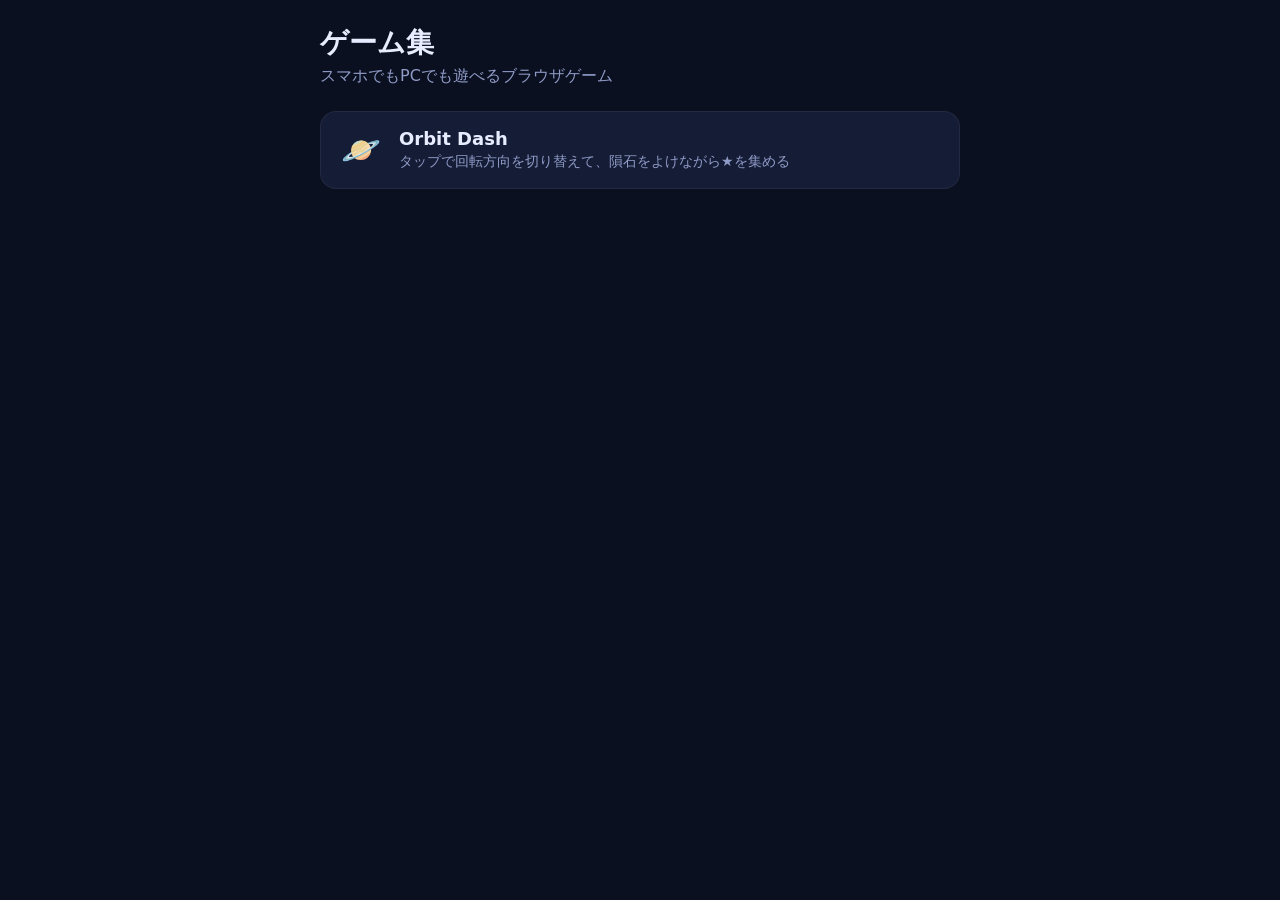
==== games/index.html @ 449d43f7 "games: ゲーム一覧ページと orbit-dash を追加 Co-Authored-By: Claude Opus 5.5 <noreply@anthropic.com>" ====
<!doctype html>
<html lang="ja">
<head>
<meta charset="utf-8">
<meta name="viewport" content="width=device-width,initial-scale=1,viewport-fit=cover">
<meta name="theme-color" content="#0b1020">
<title>ゲーム集</title>
<style>
  :root { --bg: #0b1020; --card: #151c35; --fg: #e8ecff; --muted: #8f9bc7; --accent: #5ce1ff; }
  * { box-sizing: border-box; }
  body {
    margin: 0; min-height: 100vh; background: var(--bg); color: var(--fg);
    font-family: system-ui, -apple-system, "Hiragino Sans", "Noto Sans JP", sans-serif;
    padding: calc(env(safe-area-inset-top) + 24px) 16px 32px;
  }
  main { max-width: 640px; margin: 0 auto; }
  h1 { font-size: 28px; margin: 0 0 4px; }
  p.lead { color: var(--muted); margin: 0 0 24px; }
  ul { list-style: none; padding: 0; margin: 0; display: grid; gap: 12px; }
  a.card {
    display: flex; gap: 14px; align-items: center; padding: 16px; border-radius: 16px;
    background: var(--card); color: inherit; text-decoration: none;
    border: 1px solid rgba(255,255,255,.06);
  }
  a.card:active { transform: scale(.98); }
  .icon { font-size: 32px; width: 48px; text-align: center; flex: none; }
  .name { font-weight: 800; font-size: 18px; }
  .desc { color: var(--muted); font-size: 14px; margin-top: 2px; line-height: 1.5; }
</style>
</head>
<body>
<main>
  <h1>ゲーム集</h1>
  <p class="lead">スマホでもPCでも遊べるブラウザゲーム</p>
  <ul id="list"></ul>
</main>
<script>
  // ゲームを追加したらここに1行足す
  const GAMES = [
    { path: 'orbit-dash/', icon: '🪐', name: 'Orbit Dash', desc: 'タップで回転方向を切り替えて、隕石をよけながら★を集める' },
  ];

  const list = document.getElementById('list');
  for (const g of GAMES) {
    const li = document.createElement('li');
    const a = document.createElement('a');
    a.className = 'card';
    a.href = g.path;
    a.innerHTML = `<div class="icon"></div><div><div class="name"></div><div class="desc"></div></div>`;
    a.querySelector('.icon').textContent = g.icon;
    a.querySelector('.name').textContent = g.name;
    a.querySelector('.desc').textContent = g.desc;
    li.appendChild(a);
    list.appendChild(li);
  }
</script>
</body>
</html>
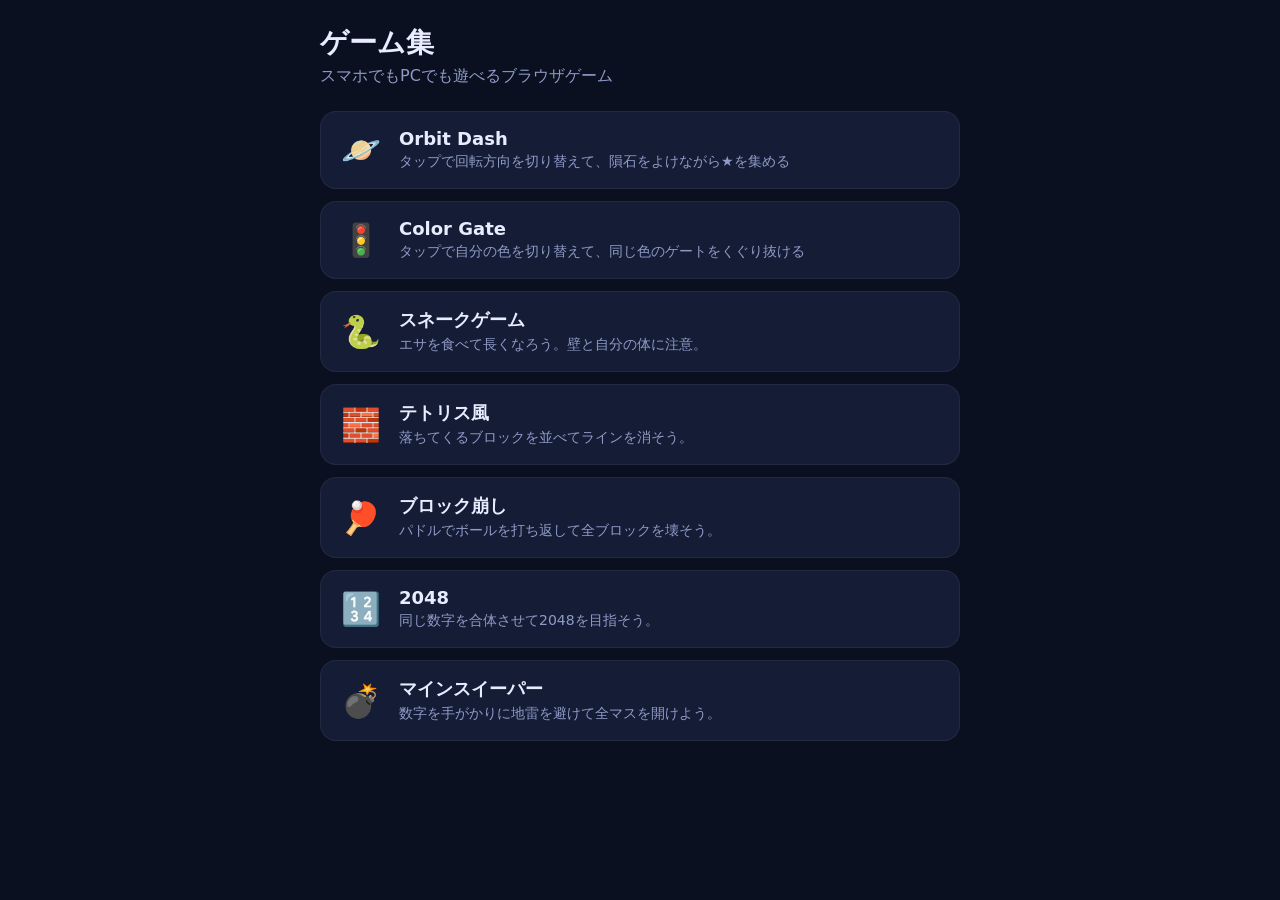
==== commit fe6b118d: "games: sandbox から5本を移行(タッチ操作・一覧へ戻るリンクを追加) snake / tetris / breakout / game2048 / minesweeper を移行。 sn" ====
--- a/games/index.html
+++ b/games/index.html
@@ -38,6 +38,12 @@
   // ゲームを追加したらここに1行足す
   const GAMES = [
     { path: 'orbit-dash/', icon: '🪐', name: 'Orbit Dash', desc: 'タップで回転方向を切り替えて、隕石をよけながら★を集める' },
+    { path: 'color-gate/', icon: '🚦', name: 'Color Gate', desc: 'タップで自分の色を切り替えて、同じ色のゲートをくぐり抜ける' },
+    { path: 'snake/', icon: '🐍', name: 'スネークゲーム', desc: 'エサを食べて長くなろう。壁と自分の体に注意。' },
+    { path: 'tetris/', icon: '🧱', name: 'テトリス風', desc: '落ちてくるブロックを並べてラインを消そう。' },
+    { path: 'breakout/', icon: '🏓', name: 'ブロック崩し', desc: 'パドルでボールを打ち返して全ブロックを壊そう。' },
+    { path: 'game2048/', icon: '🔢', name: '2048', desc: '同じ数字を合体させて2048を目指そう。' },
+    { path: 'minesweeper/', icon: '💣', name: 'マインスイーパー', desc: '数字を手がかりに地雷を避けて全マスを開けよう。' },
   ];
 
   const list = document.getElementById('list');
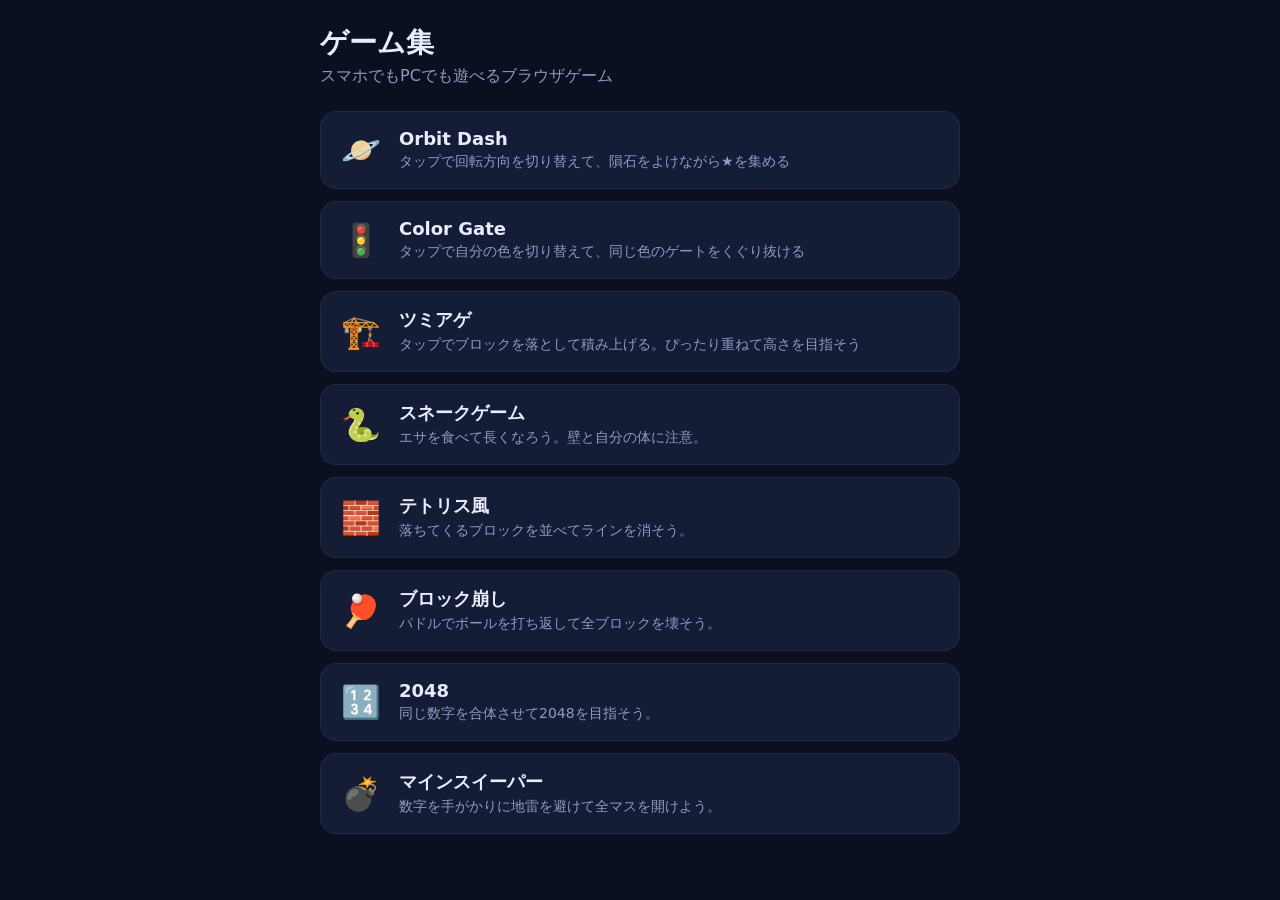
==== commit 9c4d4b18: "games: ツミアゲ を追加 Co-Authored-By: Claude Opus 5.5 <noreply@anthropic.com>" ====
--- a/games/index.html
+++ b/games/index.html
@@ -39,6 +39,7 @@
   const GAMES = [
     { path: 'orbit-dash/', icon: '🪐', name: 'Orbit Dash', desc: 'タップで回転方向を切り替えて、隕石をよけながら★を集める' },
     { path: 'color-gate/', icon: '🚦', name: 'Color Gate', desc: 'タップで自分の色を切り替えて、同じ色のゲートをくぐり抜ける' },
+    { path: 'tsumiage/', icon: '🏗️', name: 'ツミアゲ', desc: 'タップでブロックを落として積み上げる。ぴったり重ねて高さを目指そう' },
     { path: 'snake/', icon: '🐍', name: 'スネークゲーム', desc: 'エサを食べて長くなろう。壁と自分の体に注意。' },
     { path: 'tetris/', icon: '🧱', name: 'テトリス風', desc: '落ちてくるブロックを並べてラインを消そう。' },
     { path: 'breakout/', icon: '🏓', name: 'ブロック崩し', desc: 'パドルでボールを打ち返して全ブロックを壊そう。' },
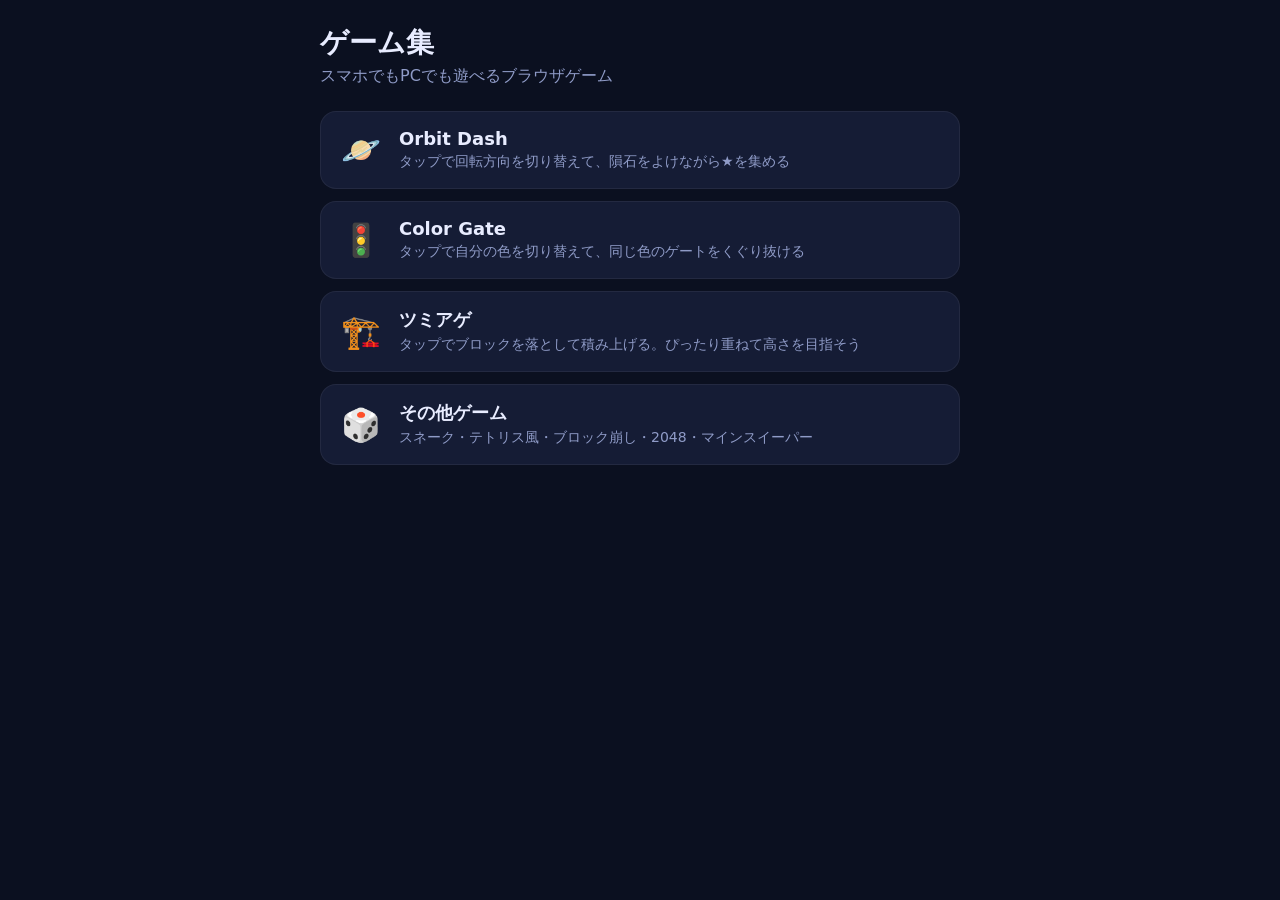
==== commit dafd4e27: "games: 定番5本を others/ に移動し「その他ゲーム」一覧を追加 Co-Authored-By: Claude Opus 5.5 <noreply@anthropic.com>" ====
--- a/games/index.html
+++ b/games/index.html
@@ -40,11 +40,7 @@
     { path: 'orbit-dash/', icon: '🪐', name: 'Orbit Dash', desc: 'タップで回転方向を切り替えて、隕石をよけながら★を集める' },
     { path: 'color-gate/', icon: '🚦', name: 'Color Gate', desc: 'タップで自分の色を切り替えて、同じ色のゲートをくぐり抜ける' },
     { path: 'tsumiage/', icon: '🏗️', name: 'ツミアゲ', desc: 'タップでブロックを落として積み上げる。ぴったり重ねて高さを目指そう' },
-    { path: 'snake/', icon: '🐍', name: 'スネークゲーム', desc: 'エサを食べて長くなろう。壁と自分の体に注意。' },
-    { path: 'tetris/', icon: '🧱', name: 'テトリス風', desc: '落ちてくるブロックを並べてラインを消そう。' },
-    { path: 'breakout/', icon: '🏓', name: 'ブロック崩し', desc: 'パドルでボールを打ち返して全ブロックを壊そう。' },
-    { path: 'game2048/', icon: '🔢', name: '2048', desc: '同じ数字を合体させて2048を目指そう。' },
-    { path: 'minesweeper/', icon: '💣', name: 'マインスイーパー', desc: '数字を手がかりに地雷を避けて全マスを開けよう。' },
+    { path: 'others/', icon: '🎲', name: 'その他ゲーム', desc: 'スネーク・テトリス風・ブロック崩し・2048・マインスイーパー' },
   ];
 
   const list = document.getElementById('list');
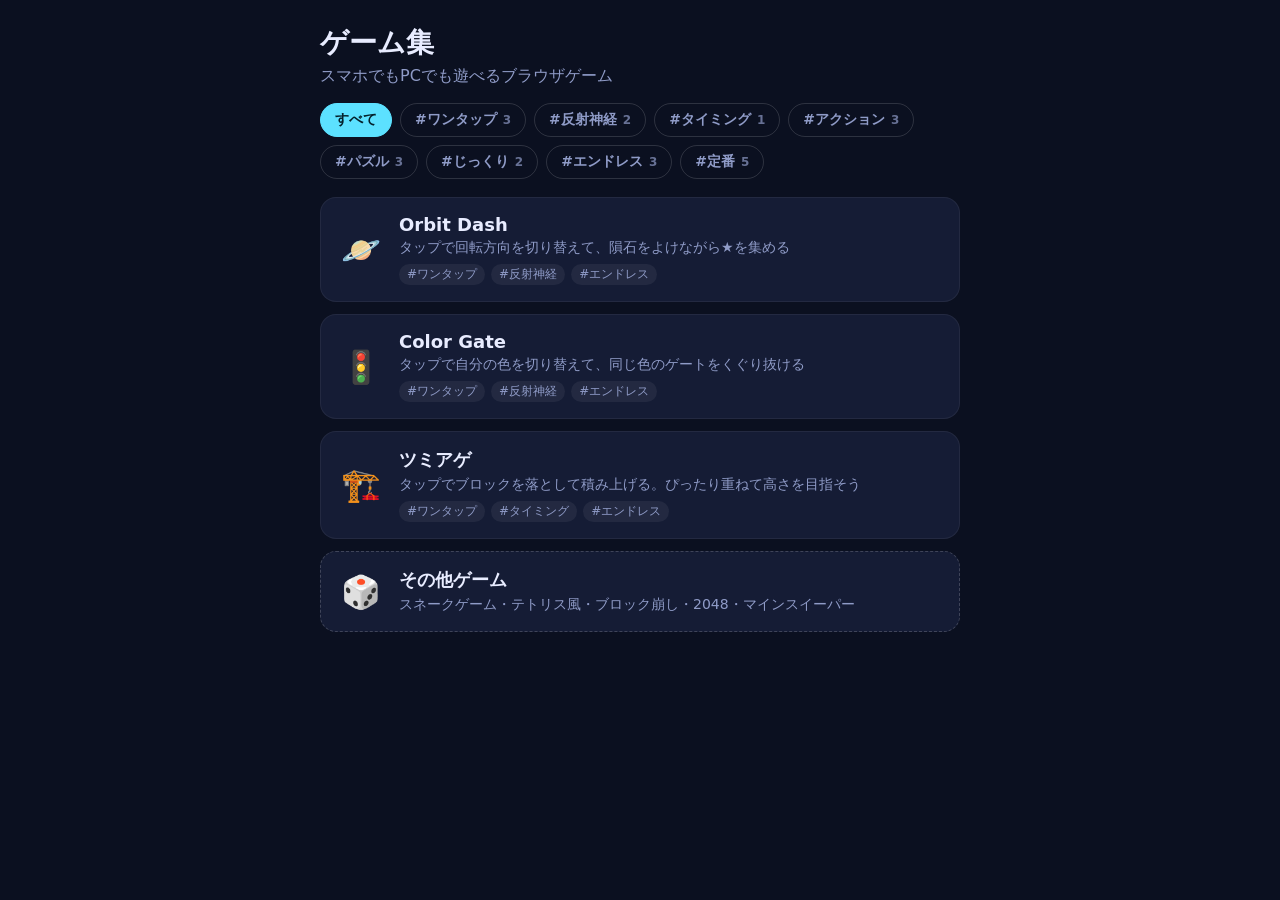
==== commit 6a558ef8: "games: 一覧にタグ絞り込みを追加(catalog.js / list.css に共通化) Co-Authored-By: Claude Opus 5.5 <noreply@anthropic.c" ====
--- a/games/index.html
+++ b/games/index.html
@@ -5,57 +5,24 @@
 <meta name="viewport" content="width=device-width,initial-scale=1,viewport-fit=cover">
 <meta name="theme-color" content="#0b1020">
 <title>ゲーム集</title>
-<style>
-  :root { --bg: #0b1020; --card: #151c35; --fg: #e8ecff; --muted: #8f9bc7; --accent: #5ce1ff; }
-  * { box-sizing: border-box; }
-  body {
-    margin: 0; min-height: 100vh; background: var(--bg); color: var(--fg);
-    font-family: system-ui, -apple-system, "Hiragino Sans", "Noto Sans JP", sans-serif;
-    padding: calc(env(safe-area-inset-top) + 24px) 16px 32px;
-  }
-  main { max-width: 640px; margin: 0 auto; }
-  h1 { font-size: 28px; margin: 0 0 4px; }
-  p.lead { color: var(--muted); margin: 0 0 24px; }
-  ul { list-style: none; padding: 0; margin: 0; display: grid; gap: 12px; }
-  a.card {
-    display: flex; gap: 14px; align-items: center; padding: 16px; border-radius: 16px;
-    background: var(--card); color: inherit; text-decoration: none;
-    border: 1px solid rgba(255,255,255,.06);
-  }
-  a.card:active { transform: scale(.98); }
-  .icon { font-size: 32px; width: 48px; text-align: center; flex: none; }
-  .name { font-weight: 800; font-size: 18px; }
-  .desc { color: var(--muted); font-size: 14px; margin-top: 2px; line-height: 1.5; }
-</style>
+<link rel="stylesheet" href="list.css">
 </head>
 <body>
 <main>
   <h1>ゲーム集</h1>
   <p class="lead">スマホでもPCでも遊べるブラウザゲーム</p>
+  <div id="tags" role="group" aria-label="タグで絞り込み"></div>
   <ul id="list"></ul>
 </main>
+<script src="catalog.js"></script>
 <script>
-  // ゲームを追加したらここに1行足す
-  const GAMES = [
-    { path: 'orbit-dash/', icon: '🪐', name: 'Orbit Dash', desc: 'タップで回転方向を切り替えて、隕石をよけながら★を集める' },
-    { path: 'color-gate/', icon: '🚦', name: 'Color Gate', desc: 'タップで自分の色を切り替えて、同じ色のゲートをくぐり抜ける' },
-    { path: 'tsumiage/', icon: '🏗️', name: 'ツミアゲ', desc: 'タップでブロックを落として積み上げる。ぴったり重ねて高さを目指そう' },
-    { path: 'others/', icon: '🎲', name: 'その他ゲーム', desc: 'スネーク・テトリス風・ブロック崩し・2048・マインスイーパー' },
-  ];
-
-  const list = document.getElementById('list');
-  for (const g of GAMES) {
-    const li = document.createElement('li');
-    const a = document.createElement('a');
-    a.className = 'card';
-    a.href = g.path;
-    a.innerHTML = `<div class="icon"></div><div><div class="name"></div><div class="desc"></div></div>`;
-    a.querySelector('.icon').textContent = g.icon;
-    a.querySelector('.name').textContent = g.name;
-    a.querySelector('.desc').textContent = g.desc;
-    li.appendChild(a);
-    list.appendChild(li);
-  }
+  // ゲームの追加・タグの変更は catalog.js で行う
+  const others = GAMES.filter(g => g.section === 'others');
+  renderGameList({
+    root: '',
+    section: 'main',
+    folder: { path: 'others/', icon: '🎲', name: 'その他ゲーム', desc: others.map(g => g.name).join('・'), tags: [] },
+  });
 </script>
 </body>
 </html>
--- a/games/list.css
+++ b/games/list.css
@@ -0,0 +1,40 @@
+/* ゲーム一覧ページ共通スタイル（games/index.html・others/index.html） */
+:root { --bg: #0b1020; --card: #151c35; --fg: #e8ecff; --muted: #8f9bc7; --accent: #5ce1ff; }
+* { box-sizing: border-box; }
+body {
+  margin: 0; min-height: 100vh; background: var(--bg); color: var(--fg);
+  font-family: system-ui, -apple-system, "Hiragino Sans", "Noto Sans JP", sans-serif;
+  padding: calc(env(safe-area-inset-top) + 24px) 16px 32px;
+}
+main { max-width: 640px; margin: 0 auto; }
+a.back { color: var(--muted); font-size: 14px; text-decoration: none; display: inline-block; margin-bottom: 12px; }
+h1 { font-size: 28px; margin: 0 0 4px; }
+p.lead { color: var(--muted); margin: 0 0 16px; }
+
+/* タグ絞り込み */
+#tags { display: flex; flex-wrap: wrap; gap: 8px; margin: 0 0 18px; }
+.chip {
+  font: inherit; font-size: 14px; font-weight: 700; padding: 7px 14px; border-radius: 999px;
+  border: 1px solid rgba(255,255,255,.14); background: transparent; color: var(--muted); cursor: pointer;
+}
+.chip .n { margin-left: 6px; font-size: 12px; opacity: .7; }
+.chip.on { background: var(--accent); border-color: var(--accent); color: #04202a; }
+.chip:active { transform: scale(.96); }
+
+/* カード */
+ul { list-style: none; padding: 0; margin: 0; display: grid; gap: 12px; }
+a.card {
+  display: flex; gap: 14px; align-items: center; padding: 16px; border-radius: 16px;
+  background: var(--card); color: inherit; text-decoration: none;
+  border: 1px solid rgba(255,255,255,.06);
+}
+a.card.folder { border-style: dashed; border-color: rgba(255,255,255,.18); }
+a.card:active { transform: scale(.98); }
+.icon { font-size: 32px; width: 48px; text-align: center; flex: none; }
+.body { min-width: 0; }
+.name { font-weight: 800; font-size: 18px; }
+.desc { color: var(--muted); font-size: 14px; margin-top: 2px; line-height: 1.5; }
+.tags { display: flex; flex-wrap: wrap; gap: 6px; margin-top: 6px; }
+.tags:empty { display: none; }
+.tag { font-size: 12px; color: var(--muted); background: rgba(255,255,255,.06); padding: 2px 8px; border-radius: 999px; }
+.tag.on { color: var(--accent); background: rgba(92,225,255,.12); }
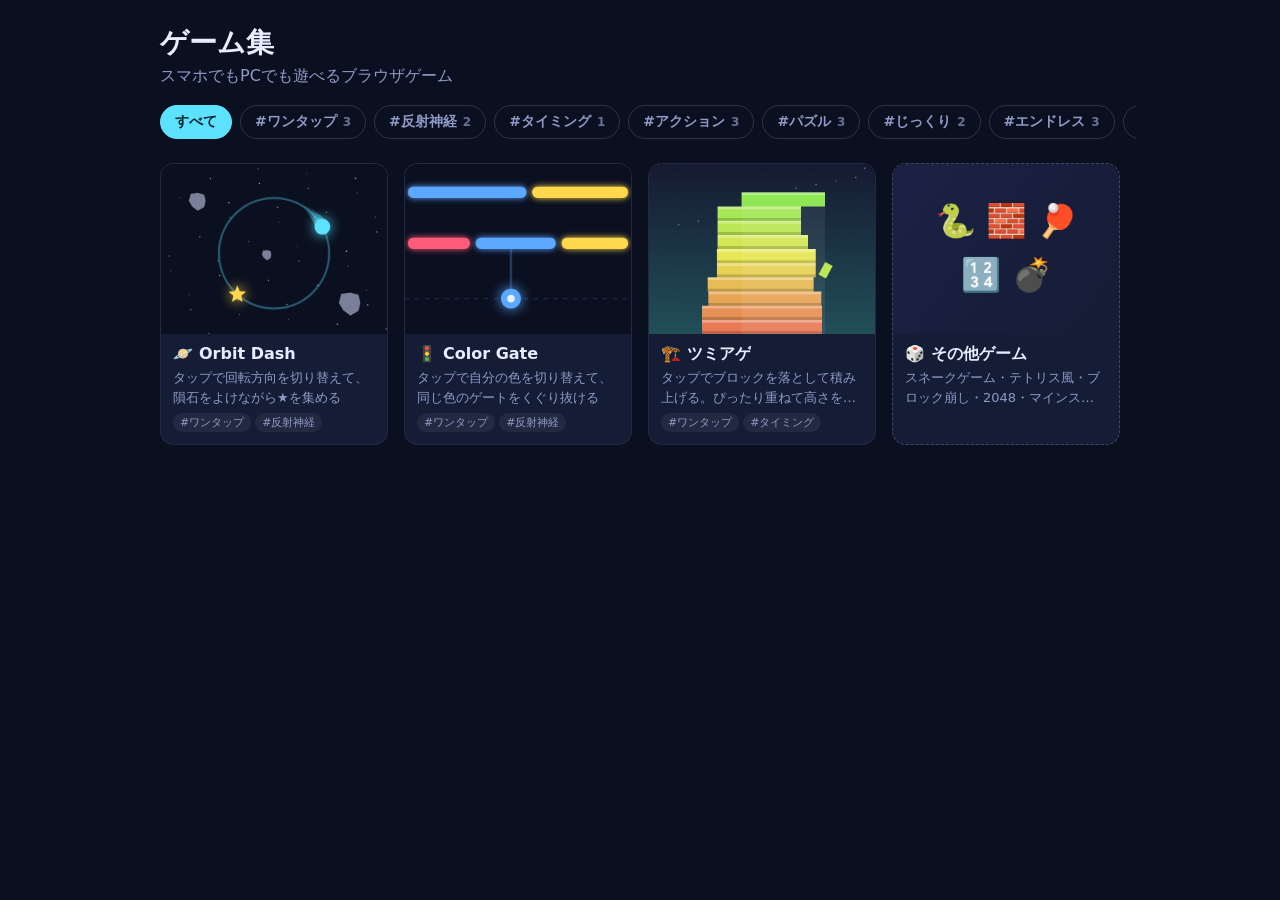
==== commit 2d6a7590: "games: 一覧をサムネイル付きグリッドに刷新(BEST表示・タグを1行スクロールに) Co-Authored-By: Claude Opus 5.5 <noreply@anthropic.com>" ====
--- a/games/index.html
+++ b/games/index.html
@@ -21,7 +21,22 @@
   renderGameList({
     root: '',
     section: 'main',
-    folder: { path: 'others/', icon: '🎲', name: 'その他ゲーム', desc: others.map(g => g.name).join('・'), tags: [] },
+    folder: {
+      path: 'others/', icon: '🎲', name: 'その他ゲーム', desc: others.map(g => g.name).join('・'), tags: [],
+      // 中のゲームのアイコンを並べたサムネイル
+      thumb(c, w, h) {
+        const g = c.createLinearGradient(0, 0, w, h);
+        g.addColorStop(0, '#1b2246'); g.addColorStop(1, '#151c35');
+        c.fillStyle = g; c.fillRect(0, 0, w, h);
+        c.textAlign = 'center'; c.textBaseline = 'middle'; c.font = '46px system-ui, sans-serif';
+        const icons = others.map(o => o.icon), n = icons.length;
+        const top = Math.ceil(n / 2);
+        icons.forEach((ic, i) => {
+          const row = i < top ? 0 : 1, cnt = row ? n - top : top, k = row ? i - top : i;
+          c.fillText(ic, w / 2 + (k - (cnt - 1) / 2) * 72, h / 2 + (row ? 40 : -36));
+        });
+      },
+    },
   });
 </script>
 </body>
--- a/games/list.css
+++ b/games/list.css
@@ -6,14 +6,22 @@
   font-family: system-ui, -apple-system, "Hiragino Sans", "Noto Sans JP", sans-serif;
   padding: calc(env(safe-area-inset-top) + 24px) 16px 32px;
 }
-main { max-width: 640px; margin: 0 auto; }
+main { max-width: 960px; margin: 0 auto; }
 a.back { color: var(--muted); font-size: 14px; text-decoration: none; display: inline-block; margin-bottom: 12px; }
 h1 { font-size: 28px; margin: 0 0 4px; }
-p.lead { color: var(--muted); margin: 0 0 16px; }
+p.lead { color: var(--muted); margin: 0 0 8px; }
 
-/* タグ絞り込み */
-#tags { display: flex; flex-wrap: wrap; gap: 8px; margin: 0 0 18px; }
+/* タグ絞り込み：1行で横スクロール、スクロールしても上に残る */
+#tags {
+  position: sticky; top: 0; z-index: 5;
+  display: flex; flex-wrap: nowrap; gap: 8px; overflow-x: auto;
+  margin: 0 -16px 14px; padding: 10px 16px;
+  background: var(--bg);
+  scrollbar-width: none; -webkit-overflow-scrolling: touch;
+}
+#tags::-webkit-scrollbar { display: none; }
 .chip {
+  flex: none; white-space: nowrap;
   font: inherit; font-size: 14px; font-weight: 700; padding: 7px 14px; border-radius: 999px;
   border: 1px solid rgba(255,255,255,.14); background: transparent; color: var(--muted); cursor: pointer;
 }
@@ -21,20 +29,45 @@
 .chip.on { background: var(--accent); border-color: var(--accent); color: #04202a; }
 .chip:active { transform: scale(.96); }
 
-/* カード */
-ul { list-style: none; padding: 0; margin: 0; display: grid; gap: 12px; }
+/* カードのグリッド：スマホ2列 → タブレット3列 → PC4列 */
+ul { list-style: none; padding: 0; margin: 0; display: grid; gap: 12px; grid-template-columns: repeat(2, minmax(0, 1fr)); }
+@media (min-width: 600px) { ul { grid-template-columns: repeat(3, minmax(0, 1fr)); gap: 16px; } }
+@media (min-width: 860px) { ul { grid-template-columns: repeat(4, minmax(0, 1fr)); } }
+
 a.card {
-  display: flex; gap: 14px; align-items: center; padding: 16px; border-radius: 16px;
+  display: flex; flex-direction: column; height: 100%;
+  border-radius: 14px; overflow: hidden;
   background: var(--card); color: inherit; text-decoration: none;
   border: 1px solid rgba(255,255,255,.06);
+  transition: transform .12s, border-color .12s;
 }
-a.card.folder { border-style: dashed; border-color: rgba(255,255,255,.18); }
-a.card:active { transform: scale(.98); }
-.icon { font-size: 32px; width: 48px; text-align: center; flex: none; }
-.body { min-width: 0; }
-.name { font-weight: 800; font-size: 18px; }
-.desc { color: var(--muted); font-size: 14px; margin-top: 2px; line-height: 1.5; }
-.tags { display: flex; flex-wrap: wrap; gap: 6px; margin-top: 6px; }
+a.card:active { transform: scale(.97); }
+@media (hover: hover) { a.card:hover { border-color: rgba(92,225,255,.4); transform: translateY(-2px); } }
+a.card.folder { border-style: dashed; border-color: rgba(255,255,255,.2); }
+
+.thumb { position: relative; aspect-ratio: 4 / 3; background: #000; }
+.thumb canvas { display: block; width: 100%; height: 100%; }
+.best {
+  position: absolute; right: 6px; top: 6px;
+  font-size: 11px; font-weight: 800; letter-spacing: .03em;
+  padding: 3px 8px; border-radius: 999px;
+  background: rgba(0,0,0,.65); color: #ffd84d;
+}
+
+.body { padding: 10px 12px 12px; display: flex; flex-direction: column; gap: 4px; }
+.name { display: flex; align-items: center; gap: 6px; font-weight: 800; font-size: 15px; line-height: 1.3; }
+.name .icon { flex: none; }
+.name .title { overflow: hidden; text-overflow: ellipsis; white-space: nowrap; }
+.desc {
+  color: var(--muted); font-size: 12px; line-height: 1.5;
+  display: -webkit-box; -webkit-line-clamp: 2; -webkit-box-orient: vertical; overflow: hidden;
+}
+.tags { display: flex; flex-wrap: wrap; gap: 4px; margin-top: 2px; }
 .tags:empty { display: none; }
-.tag { font-size: 12px; color: var(--muted); background: rgba(255,255,255,.06); padding: 2px 8px; border-radius: 999px; }
+.tag { font-size: 11px; color: var(--muted); background: rgba(255,255,255,.06); padding: 2px 7px; border-radius: 999px; }
 .tag.on { color: var(--accent); background: rgba(92,225,255,.12); }
+
+@media (min-width: 600px) {
+  .name { font-size: 16px; }
+  .desc { font-size: 13px; }
+}
